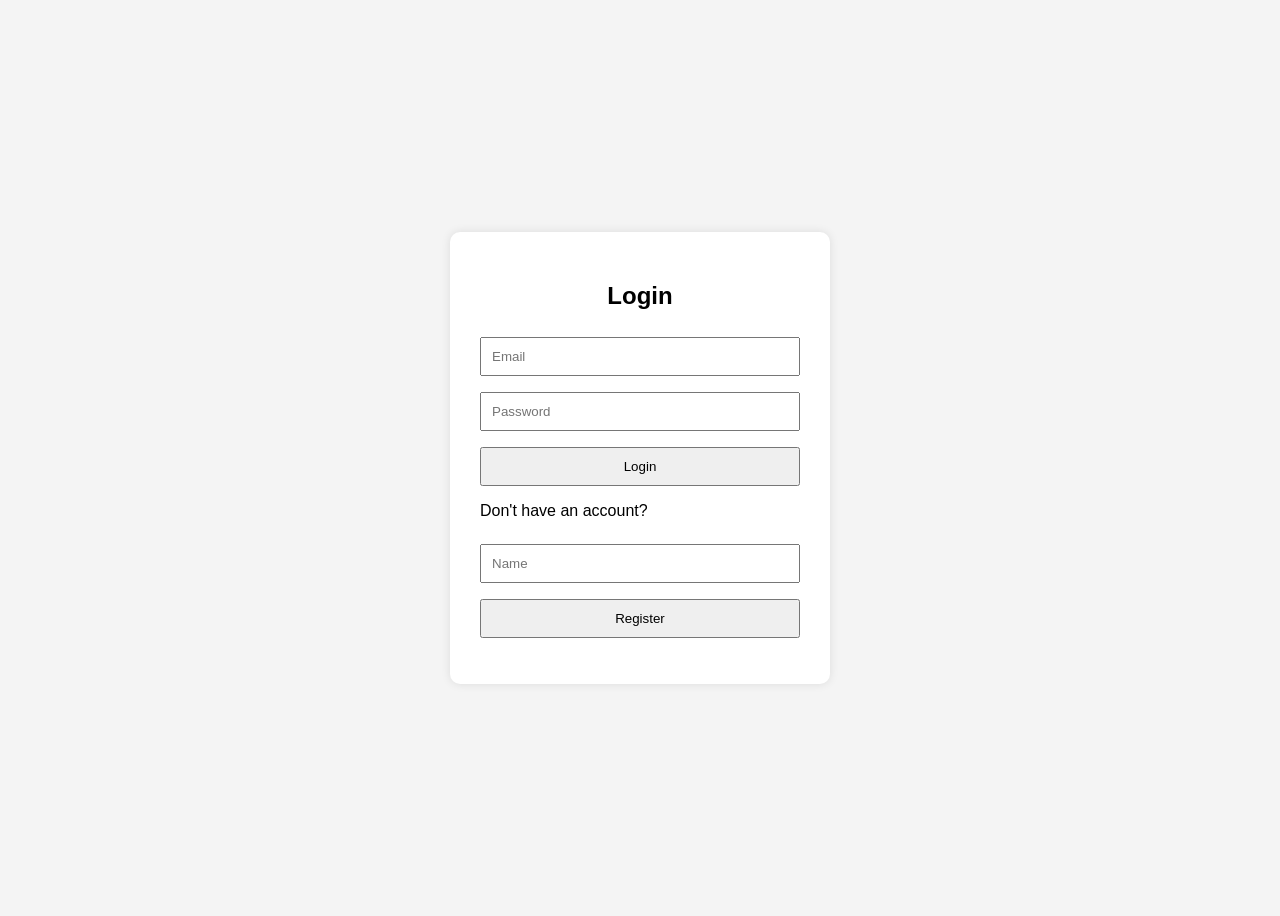
==== frontend/index.html @ 19fb98e6 "initial commit" ====
<!doctype html>
<html lang="en">
  <head>
    <meta charset="UTF-8" />
    <meta name="viewport" content="width=device-width, initial-scale=1.0" />
    <title>Login System</title>
    <link rel="stylesheet" href="style.css" />
  </head>
  <body>
    <div class="container">
      <h2>Login</h2>

      <input type="email" id="email" placeholder="Email" />
      <input type="password" id="password" placeholder="Password" />

      <button onclick="login()">Login</button>

      <p>Don't have an account?</p>

      <input type="text" id="name" placeholder="Name" />
      <button onclick="register()">Register</button>

      <p id="message"></p>
    </div>

    <script src="app.js"></script>
  </body>
</html>
---- frontend/style.css ----
body {
  font-family: Arial, sans-serif;
  background: #f4f4f4;
  display: flex;
  justify-content: center;
  align-items: center;
  height: 100vh;
}

.container {
  background: white;
  padding: 30px;
  width: 320px;
  border-radius: 10px;
  box-shadow: 0 0 10px rgba(0, 0, 0, 0.1);
}

h2 {
  text-align: center;
}

input {
  width: 100%;
  padding: 10px;
  margin: 8px 0;
  box-sizing: border-box;
}

button {
  width: 100%;
  padding: 10px;
  margin-top: 8px;
  cursor: pointer;
}

#message {
  margin-top: 15px;
  text-align: center;
}
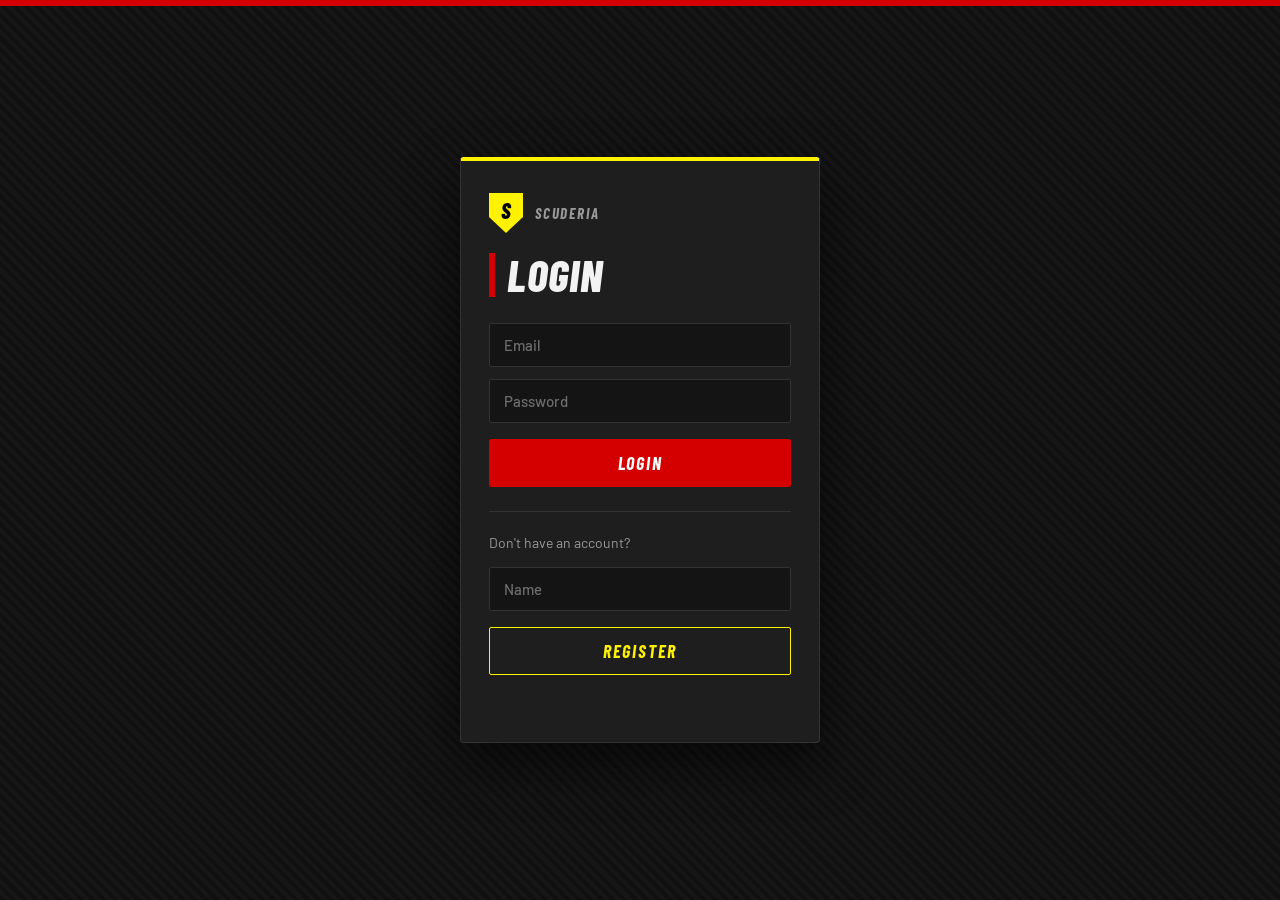
==== commit 8df0ef11: "update interfaces" ====
--- a/frontend/index.html
+++ b/frontend/index.html
@@ -3,26 +3,32 @@
   <head>
     <meta charset="UTF-8" />
     <meta name="viewport" content="width=device-width, initial-scale=1.0" />
-    <title>Login System</title>
+    <title>Scuderia Login</title>
     <link rel="stylesheet" href="style.css" />
   </head>
   <body>
     <div class="container">
+      <div class="brand">
+        <div class="badge">S</div>
+        <span>SCUDERIA</span>
+      </div>
+ 
       <h2>Login</h2>
-
+ 
       <input type="email" id="email" placeholder="Email" />
       <input type="password" id="password" placeholder="Password" />
-
+ 
       <button onclick="login()">Login</button>
-
-      <p>Don't have an account?</p>
-
+ 
+      <p class="divider">Don't have an account?</p>
+ 
       <input type="text" id="name" placeholder="Name" />
-      <button onclick="register()">Register</button>
-
+      <button class="secondary" onclick="register()">Register</button>
+ 
       <p id="message"></p>
     </div>
-
+ 
     <script src="app.js"></script>
   </body>
 </html>
+ 
--- a/frontend/style.css
+++ b/frontend/style.css
@@ -1,39 +1,209 @@
+@import url("https://fonts.googleapis.com/css2?family=Barlow+Condensed:ital,wght@1,700;1,800&family=Barlow:wght@400;500;600&display=swap");
+ 
+:root {
+  --rosso: #d40000;
+  --rosso-dark: #a30000;
+  --giallo: #fff200;
+  --carbon: #141414;
+  --carbon-2: #1e1e1e;
+  --line: #333;
+  --text: #f2f2f2;
+  --muted: #9a9a9a;
+}
+ 
+* {
+  box-sizing: border-box;
+}
+ 
 body {
-  font-family: Arial, sans-serif;
-  background: #f4f4f4;
+  margin: 0;
+  min-height: 100vh;
   display: flex;
   justify-content: center;
   align-items: center;
-  height: 100vh;
-}
-
+  padding: 24px;
+  font-family: "Barlow", Arial, sans-serif;
+  color: var(--text);
+  background:
+    linear-gradient(180deg, var(--rosso) 0 6px, transparent 6px),
+    repeating-linear-gradient(45deg, #101010 0 4px, #161616 4px 8px);
+}
+ 
 .container {
-  background: white;
-  padding: 30px;
-  width: 320px;
-  border-radius: 10px;
-  box-shadow: 0 0 10px rgba(0, 0, 0, 0.1);
-}
-
+  position: relative;
+  width: 100%;
+  max-width: 360px;
+  padding: 32px 28px 28px;
+  background: var(--carbon-2);
+  border: 1px solid var(--line);
+  border-top: 4px solid var(--giallo);
+  border-radius: 4px;
+  box-shadow: 0 20px 50px rgba(0, 0, 0, 0.6);
+}
+ 
+.brand {
+  display: flex;
+  align-items: center;
+  gap: 12px;
+  margin-bottom: 20px;
+}
+ 
+.badge {
+  width: 34px;
+  height: 40px;
+  display: grid;
+  place-items: center;
+  background: var(--giallo);
+  color: #000;
+  font: italic 800 22px "Barlow Condensed", Arial, sans-serif;
+  clip-path: polygon(0 0, 100% 0, 100% 60%, 50% 100%, 0 60%);
+  padding-bottom: 6px;
+}
+ 
+.brand span {
+  font: italic 700 15px "Barlow Condensed", Arial, sans-serif;
+  letter-spacing: 0.12em;
+  color: var(--muted);
+}
+ 
+h1,
 h2 {
-  text-align: center;
-}
-
+  margin: 0 0 20px;
+  font-family: "Barlow Condensed", Arial, sans-serif;
+  font-style: italic;
+  font-weight: 800;
+  font-size: 44px;
+  line-height: 1;
+  letter-spacing: 0.02em;
+  text-transform: uppercase;
+}
+ 
+h2 {
+  border-left: 6px solid var(--rosso);
+  padding-left: 12px;
+}
+ 
+p {
+  color: var(--muted);
+  line-height: 1.5;
+}
+ 
 input {
   width: 100%;
-  padding: 10px;
-  margin: 8px 0;
-  box-sizing: border-box;
-}
-
+  padding: 12px 14px;
+  margin: 6px 0;
+  font: 500 15px "Barlow", Arial, sans-serif;
+  color: var(--text);
+  background: var(--carbon);
+  border: 1px solid var(--line);
+  border-radius: 2px;
+}
+ 
+input::placeholder {
+  color: #6d6d6d;
+}
+ 
+input:focus-visible {
+  outline: none;
+  border-color: var(--giallo);
+  box-shadow: 0 0 0 2px rgba(255, 242, 0, 0.25);
+}
+ 
 button {
   width: 100%;
-  padding: 10px;
-  margin-top: 8px;
+  padding: 12px;
+  margin-top: 10px;
+  font: italic 700 18px "Barlow Condensed", Arial, sans-serif;
+  letter-spacing: 0.1em;
+  text-transform: uppercase;
+  color: #fff;
+  background: var(--rosso);
+  border: 1px solid var(--rosso);
+  border-radius: 2px;
   cursor: pointer;
-}
-
+  transition: background 0.15s, color 0.15s;
+}
+ 
+button:hover {
+  background: var(--rosso-dark);
+}
+ 
+button:focus-visible {
+  outline: 2px solid var(--giallo);
+  outline-offset: 2px;
+}
+ 
+button.secondary {
+  color: var(--giallo);
+  background: transparent;
+  border-color: var(--giallo);
+}
+ 
+button.secondary:hover {
+  color: #000;
+  background: var(--giallo);
+}
+ 
+.divider {
+  margin: 24px 0 8px;
+  padding-top: 20px;
+  border-top: 1px solid var(--line);
+  font-size: 14px;
+}
+ 
 #message {
-  margin-top: 15px;
+  margin: 15px 0 0;
   text-align: center;
-}
+  min-height: 1.5em;
+}
+ 
+/* Dashboard */
+.gauge {
+  position: relative;
+  width: 170px;
+  height: 170px;
+  margin: 8px auto 24px;
+  border-radius: 50%;
+  background: conic-gradient(
+    from 225deg,
+    var(--giallo) 0deg,
+    var(--rosso) 190deg,
+    #333 190deg 270deg,
+    transparent 270deg
+  );
+}
+ 
+.gauge::before {
+  content: "";
+  position: absolute;
+  inset: 14px;
+  border-radius: 50%;
+  background: var(--carbon-2);
+}
+ 
+.gauge div {
+  position: absolute;
+  inset: 0;
+  display: grid;
+  place-content: center;
+  text-align: center;
+  font: italic 800 26px/1.1 "Barlow Condensed", Arial, sans-serif;
+  text-transform: uppercase;
+}
+ 
+.gauge small {
+  display: block;
+  margin-top: 4px;
+  font: 500 12px "Barlow", Arial, sans-serif;
+  color: var(--muted);
+  text-transform: none;
+}
+ 
+.dashboard {
+  text-align: center;
+  max-width: 420px;
+}
+ 
+.dashboard h1 {
+  font-size: 36px;
+}
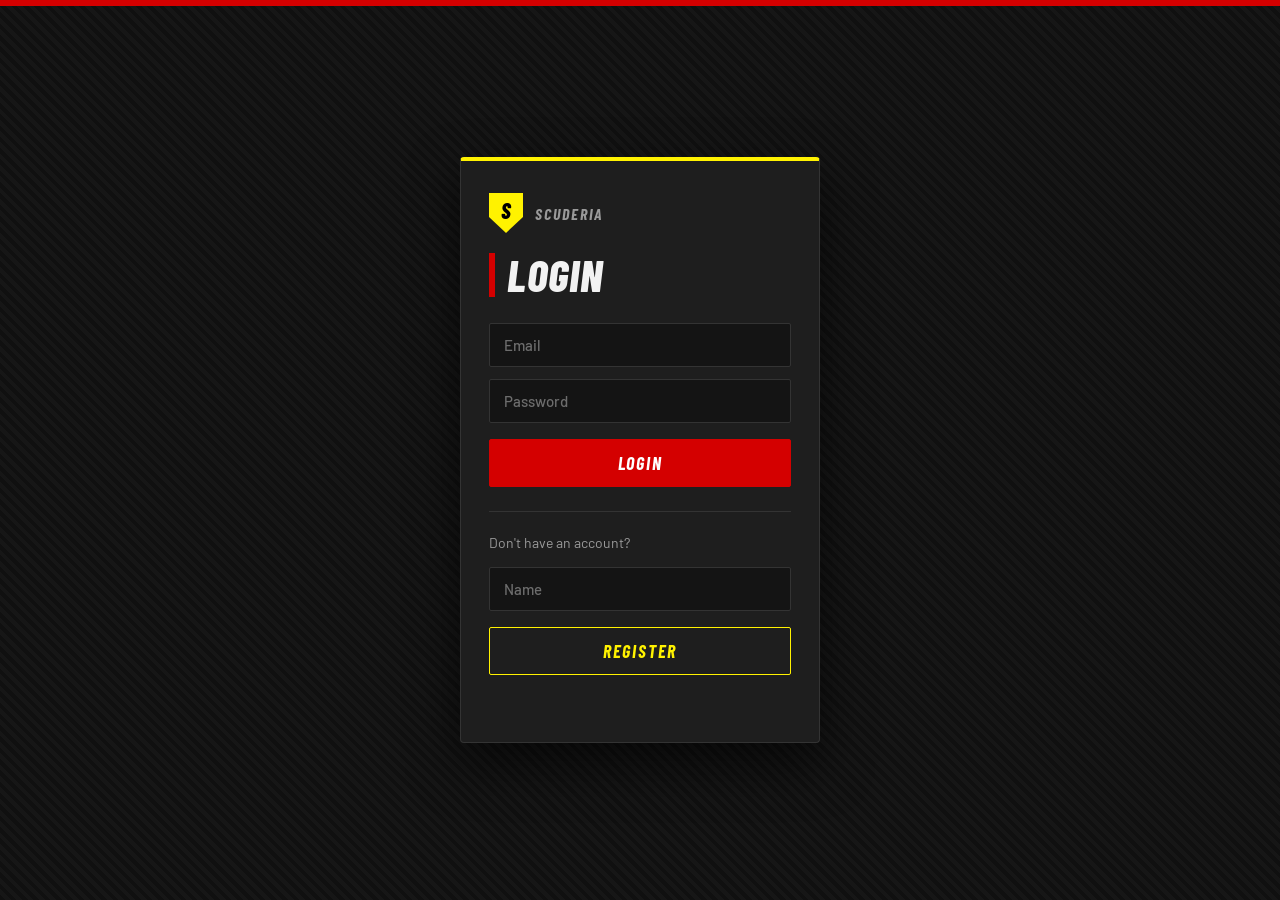
==== commit a69b6506: "description of changes" ====
--- a/frontend/index.html
+++ b/frontend/index.html
@@ -6,7 +6,7 @@
     <title>Scuderia Login</title>
     <link rel="stylesheet" href="style.css" />
   </head>
-  <body>
+  <body class="login">
     <div class="container">
       <div class="brand">
         <div class="badge">S</div>
--- a/frontend/style.css
+++ b/frontend/style.css
@@ -1,5 +1,5 @@
 @import url("https://fonts.googleapis.com/css2?family=Barlow+Condensed:ital,wght@1,700;1,800&family=Barlow:wght@400;500;600&display=swap");
- 
+
 :root {
   --rosso: #d40000;
   --rosso-dark: #a30000;
@@ -10,25 +10,221 @@
   --text: #f2f2f2;
   --muted: #9a9a9a;
 }
- 
-* {
-  box-sizing: border-box;
-}
- 
+
+* { box-sizing: border-box; }
+
+html { scroll-behavior: smooth; scroll-padding-top: 70px; }
+
 body {
   margin: 0;
   min-height: 100vh;
-  display: flex;
-  justify-content: center;
-  align-items: center;
-  padding: 24px;
   font-family: "Barlow", Arial, sans-serif;
   color: var(--text);
   background:
     linear-gradient(180deg, var(--rosso) 0 6px, transparent 6px),
     repeating-linear-gradient(45deg, #101010 0 4px, #161616 4px 8px);
 }
- 
+
+h1, h2, h3 {
+  margin: 0;
+  font-family: "Barlow Condensed", Arial, sans-serif;
+  font-style: italic;
+  font-weight: 800;
+  text-transform: uppercase;
+  letter-spacing: 0.02em;
+  line-height: 1;
+}
+
+p { color: var(--muted); line-height: 1.5; margin: 0; }
+
+/* Nav */
+nav {
+  position: sticky;
+  top: 6px;
+  z-index: 9;
+  display: flex;
+  justify-content: space-between;
+  align-items: center;
+  padding: 12px 5vw;
+  background: rgba(20, 20, 20, 0.92);
+  border-bottom: 1px solid var(--line);
+  border-top: 4px solid var(--giallo);
+  backdrop-filter: blur(8px);
+}
+
+.brand { display: flex; align-items: center; gap: 12px; }
+
+.badge {
+  width: 34px;
+  height: 40px;
+  display: grid;
+  place-items: center;
+  background: var(--giallo);
+  color: #000;
+  font: italic 800 22px "Barlow Condensed", Arial, sans-serif;
+  clip-path: polygon(0 0, 100% 0, 100% 60%, 50% 100%, 0 60%);
+  padding-bottom: 6px;
+}
+
+.brand span {
+  font: italic 700 16px "Barlow Condensed", Arial, sans-serif;
+  letter-spacing: 0.12em;
+  color: var(--text);
+}
+
+nav ul { display: flex; gap: 28px; list-style: none; margin: 0; padding: 0; }
+
+nav a {
+  color: var(--muted);
+  text-decoration: none;
+  font: italic 700 16px "Barlow Condensed", Arial, sans-serif;
+  letter-spacing: 0.12em;
+  text-transform: uppercase;
+  transition: color 0.15s;
+}
+
+nav a:hover { color: var(--giallo); }
+
+/* Buttons */
+button, .cta {
+  display: inline-block;
+  padding: 10px 24px;
+  font: italic 700 18px "Barlow Condensed", Arial, sans-serif;
+  letter-spacing: 0.1em;
+  text-transform: uppercase;
+  text-decoration: none;
+  color: var(--giallo);
+  background: transparent;
+  border: 1px solid var(--giallo);
+  border-radius: 2px;
+  cursor: pointer;
+  transition: background 0.15s, color 0.15s;
+}
+
+button:hover { color: #000; background: var(--giallo); }
+
+.cta { color: #fff; background: var(--rosso); border-color: var(--rosso); padding: 14px 34px; }
+.cta:hover { background: var(--rosso-dark); border-color: var(--rosso-dark); color: #fff; }
+
+button:focus-visible, .cta:focus-visible { outline: 2px solid var(--giallo); outline-offset: 2px; }
+
+/* Hero */
+.hero {
+  min-height: 86vh;
+  display: grid;
+  place-items: center;
+  text-align: center;
+  padding: 80px 6vw;
+  background: radial-gradient(ellipse at 50% 0%, rgba(212, 0, 0, 0.5), transparent 65%);
+}
+
+.hero small {
+  font: 600 14px "Barlow", Arial, sans-serif;
+  letter-spacing: 0.4em;
+  text-transform: uppercase;
+  color: var(--giallo);
+}
+
+.hero h1 { font-size: clamp(3.5rem, 13vw, 9rem); margin: 16px 0; }
+.hero h1 em { color: var(--rosso); }
+.hero p { max-width: 520px; margin: 0 auto 32px; }
+.rule { width: 70px; height: 4px; background: var(--giallo); margin: 14px auto 24px; }
+
+/* Sections */
+section { max-width: 1200px; margin: auto; padding: 90px 6vw; }
+
+.head { margin-bottom: 44px; }
+.head small {
+  display: block;
+  margin-bottom: 8px;
+  font: 600 13px "Barlow", Arial, sans-serif;
+  letter-spacing: 0.35em;
+  text-transform: uppercase;
+  color: var(--giallo);
+}
+.head h2 {
+  font-size: clamp(2.2rem, 6vw, 3.6rem);
+  border-left: 6px solid var(--rosso);
+  padding-left: 14px;
+}
+
+.grid { display: grid; gap: 24px; grid-template-columns: repeat(auto-fit, minmax(240px, 1fr)); }
+.drivers { display: grid; gap: 28px; grid-template-columns: repeat(auto-fit, minmax(280px, 1fr)); max-width: 820px; }
+
+/* Cards */
+.card {
+  background: var(--carbon-2);
+  border: 1px solid var(--line);
+  border-top: 4px solid var(--giallo);
+  border-radius: 4px;
+  box-shadow: 0 20px 50px rgba(0, 0, 0, 0.6);
+  overflow: hidden;
+  transition: transform 0.25s, border-color 0.25s;
+}
+.card:hover { transform: translateY(-6px); border-top-color: var(--rosso); }
+
+.card .img {
+  position: relative;
+  aspect-ratio: 4 / 3.2;
+  display: grid;
+  place-items: center;
+  background: radial-gradient(circle at 50% 30%, rgba(212, 0, 0, 0.6), #0d0000 75%);
+}
+.card .img svg { width: 100%; height: 100%; }
+
+.num {
+  position: absolute;
+  right: 16px;
+  top: 4px;
+  font: italic 800 5rem "Barlow Condensed", Arial, sans-serif;
+  color: rgba(255, 255, 255, 0.16);
+}
+
+.info { padding: 22px; }
+.info h3 { font-size: 2rem; margin: 4px 0 8px; }
+.info span {
+  font: 600 12px "Barlow", Arial, sans-serif;
+  letter-spacing: 0.25em;
+  text-transform: uppercase;
+  color: var(--giallo);
+}
+.info p { font-size: 0.9rem; }
+
+/* Student members */
+.stu { text-align: center; padding: 32px 20px; }
+.av {
+  width: 84px;
+  height: 84px;
+  margin: 0 auto 16px;
+  display: grid;
+  place-items: center;
+  border-radius: 50%;
+  border: 2px solid var(--giallo);
+  background: var(--rosso);
+  color: #fff;
+  font: italic 800 30px "Barlow Condensed", Arial, sans-serif;
+}
+.stu h3 { font-size: 1.6rem; margin-bottom: 6px; }
+.stu p { font-size: 0.75rem; letter-spacing: 0.15em; text-transform: uppercase; }
+
+footer {
+  text-align: center;
+  padding: 36px 5vw;
+  border-top: 1px solid var(--line);
+  color: var(--muted);
+  font: 500 12px "Barlow", Arial, sans-serif;
+  letter-spacing: 0.2em;
+}
+
+@media (max-width: 720px) { nav ul { display: none; } }
+
+/* Photos (optional): drop files in /images, illustration shows if missing */
+.card .img img { position: absolute; inset: 0; width: 100%; height: 100%; object-fit: cover; z-index: 1; }
+.num { z-index: 2; }
+
+/* Login page */
+body.login { display: flex; justify-content: center; align-items: center; padding: 24px; }
+
 .container {
   position: relative;
   width: 100%;
@@ -40,54 +236,15 @@
   border-radius: 4px;
   box-shadow: 0 20px 50px rgba(0, 0, 0, 0.6);
 }
- 
-.brand {
-  display: flex;
-  align-items: center;
-  gap: 12px;
-  margin-bottom: 20px;
-}
- 
-.badge {
-  width: 34px;
-  height: 40px;
-  display: grid;
-  place-items: center;
-  background: var(--giallo);
-  color: #000;
-  font: italic 800 22px "Barlow Condensed", Arial, sans-serif;
-  clip-path: polygon(0 0, 100% 0, 100% 60%, 50% 100%, 0 60%);
-  padding-bottom: 6px;
-}
- 
-.brand span {
-  font: italic 700 15px "Barlow Condensed", Arial, sans-serif;
-  letter-spacing: 0.12em;
-  color: var(--muted);
-}
- 
-h1,
-h2 {
+.container .brand { margin-bottom: 20px; }
+.container .brand span { color: var(--muted); }
+.container h2 {
   margin: 0 0 20px;
-  font-family: "Barlow Condensed", Arial, sans-serif;
-  font-style: italic;
-  font-weight: 800;
   font-size: 44px;
-  line-height: 1;
-  letter-spacing: 0.02em;
-  text-transform: uppercase;
-}
- 
-h2 {
   border-left: 6px solid var(--rosso);
   padding-left: 12px;
 }
- 
-p {
-  color: var(--muted);
-  line-height: 1.5;
-}
- 
+
 input {
   width: 100%;
   padding: 12px 14px;
@@ -98,112 +255,13 @@
   border: 1px solid var(--line);
   border-radius: 2px;
 }
- 
-input::placeholder {
-  color: #6d6d6d;
-}
- 
-input:focus-visible {
-  outline: none;
-  border-color: var(--giallo);
-  box-shadow: 0 0 0 2px rgba(255, 242, 0, 0.25);
-}
- 
-button {
-  width: 100%;
-  padding: 12px;
-  margin-top: 10px;
-  font: italic 700 18px "Barlow Condensed", Arial, sans-serif;
-  letter-spacing: 0.1em;
-  text-transform: uppercase;
-  color: #fff;
-  background: var(--rosso);
-  border: 1px solid var(--rosso);
-  border-radius: 2px;
-  cursor: pointer;
-  transition: background 0.15s, color 0.15s;
-}
- 
-button:hover {
-  background: var(--rosso-dark);
-}
- 
-button:focus-visible {
-  outline: 2px solid var(--giallo);
-  outline-offset: 2px;
-}
- 
-button.secondary {
-  color: var(--giallo);
-  background: transparent;
-  border-color: var(--giallo);
-}
- 
-button.secondary:hover {
-  color: #000;
-  background: var(--giallo);
-}
- 
-.divider {
-  margin: 24px 0 8px;
-  padding-top: 20px;
-  border-top: 1px solid var(--line);
-  font-size: 14px;
-}
- 
-#message {
-  margin: 15px 0 0;
-  text-align: center;
-  min-height: 1.5em;
-}
- 
-/* Dashboard */
-.gauge {
-  position: relative;
-  width: 170px;
-  height: 170px;
-  margin: 8px auto 24px;
-  border-radius: 50%;
-  background: conic-gradient(
-    from 225deg,
-    var(--giallo) 0deg,
-    var(--rosso) 190deg,
-    #333 190deg 270deg,
-    transparent 270deg
-  );
-}
- 
-.gauge::before {
-  content: "";
-  position: absolute;
-  inset: 14px;
-  border-radius: 50%;
-  background: var(--carbon-2);
-}
- 
-.gauge div {
-  position: absolute;
-  inset: 0;
-  display: grid;
-  place-content: center;
-  text-align: center;
-  font: italic 800 26px/1.1 "Barlow Condensed", Arial, sans-serif;
-  text-transform: uppercase;
-}
- 
-.gauge small {
-  display: block;
-  margin-top: 4px;
-  font: 500 12px "Barlow", Arial, sans-serif;
-  color: var(--muted);
-  text-transform: none;
-}
- 
-.dashboard {
-  text-align: center;
-  max-width: 420px;
-}
- 
-.dashboard h1 {
-  font-size: 36px;
-}+input::placeholder { color: #6d6d6d; }
+input:focus-visible { outline: none; border-color: var(--giallo); box-shadow: 0 0 0 2px rgba(255, 242, 0, 0.25); }
+
+.container button { width: 100%; margin-top: 10px; padding: 12px; color: #fff; background: var(--rosso); border-color: var(--rosso); }
+.container button:hover { background: var(--rosso-dark); border-color: var(--rosso-dark); color: #fff; }
+.container button.secondary { color: var(--giallo); background: transparent; border-color: var(--giallo); }
+.container button.secondary:hover { color: #000; background: var(--giallo); }
+
+.divider { margin: 24px 0 8px; padding-top: 20px; border-top: 1px solid var(--line); font-size: 14px; }
+#message { margin: 15px 0 0; text-align: center; min-height: 1.5em; }
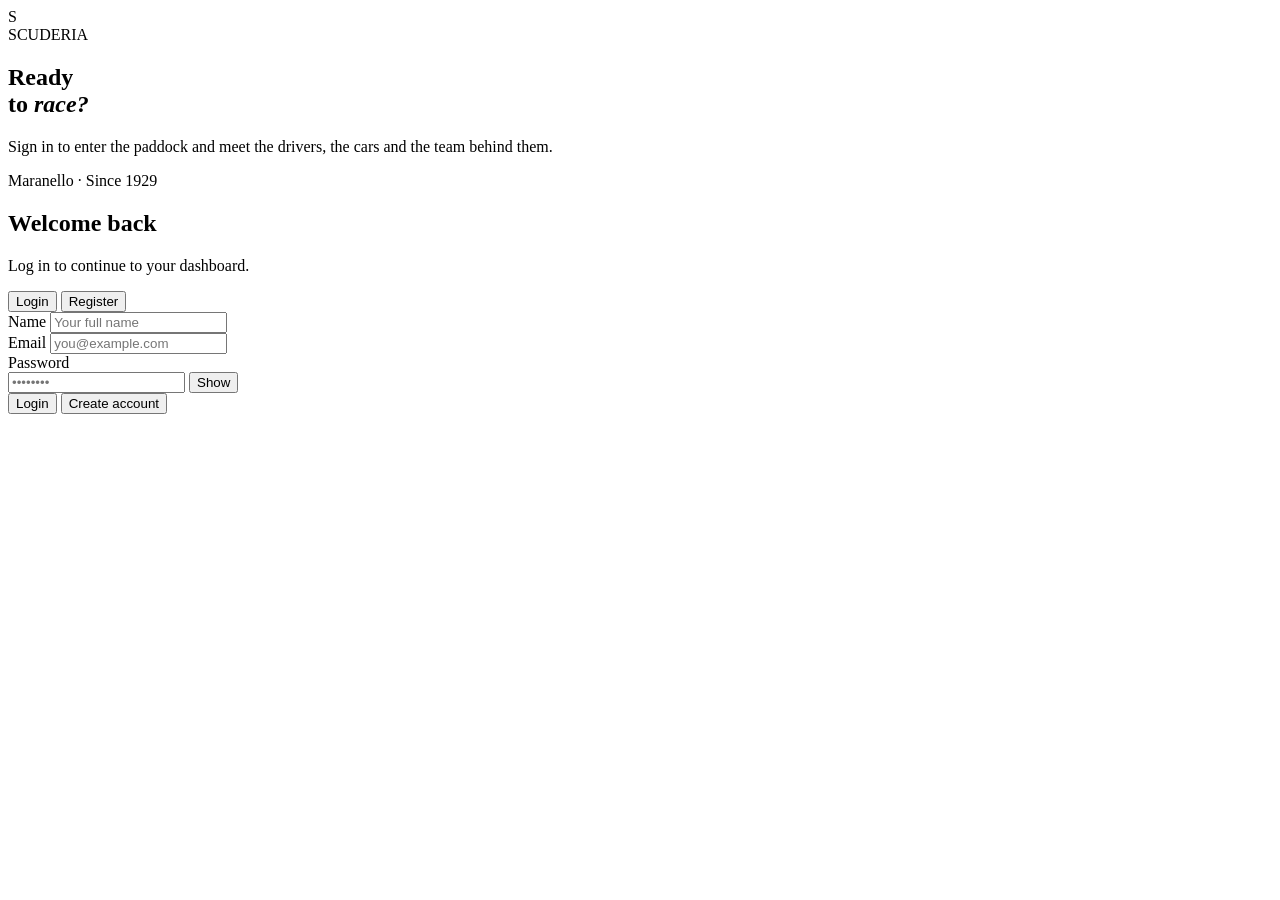
==== commit d8c3b430: "change" ====
--- a/frontend/index.html
+++ b/frontend/index.html
@@ -4,31 +4,83 @@
     <meta charset="UTF-8" />
     <meta name="viewport" content="width=device-width, initial-scale=1.0" />
     <title>Scuderia Login</title>
-    <link rel="stylesheet" href="style.css" />
+    <link rel="stylesheet" href="login.css" />
   </head>
-  <body class="login">
-    <div class="container">
-      <div class="brand">
-        <div class="badge">S</div>
-        <span>SCUDERIA</span>
-      </div>
- 
-      <h2>Login</h2>
- 
-      <input type="email" id="email" placeholder="Email" />
-      <input type="password" id="password" placeholder="Password" />
- 
-      <button onclick="login()">Login</button>
- 
-      <p class="divider">Don't have an account?</p>
- 
-      <input type="text" id="name" placeholder="Name" />
-      <button class="secondary" onclick="register()">Register</button>
- 
-      <p id="message"></p>
+  <body>
+    <div class="shell">
+      <aside class="showcase">
+        <div class="brand">
+          <div class="badge">S</div>
+          <span>SCUDERIA</span>
+        </div>
+        <div>
+          <h1>Ready<br />to <em>race?</em></h1>
+          <p>Sign in to enter the paddock and meet the drivers, the cars and the team behind them.</p>
+        </div>
+        <div class="foot">Maranello · Since 1929</div>
+      </aside>
+
+      <main class="panel">
+        <h2 id="title">Welcome back</h2>
+        <p class="sub" id="sub">Log in to continue to your dashboard.</p>
+
+        <div class="tabs">
+          <button type="button" id="tab-login" class="active" onclick="setMode('login')">Login</button>
+          <button type="button" id="tab-register" onclick="setMode('register')">Register</button>
+        </div>
+
+        <div class="field hidden" id="name-field">
+          <label for="name">Name</label>
+          <input type="text" id="name" placeholder="Your full name" autocomplete="name" />
+        </div>
+
+        <div class="field">
+          <label for="email">Email</label>
+          <input type="email" id="email" placeholder="you@example.com" autocomplete="email" />
+        </div>
+
+        <div class="field">
+          <label for="password">Password</label>
+          <div class="wrap">
+            <input type="password" id="password" placeholder="••••••••" autocomplete="current-password" />
+            <button type="button" id="toggle-pw" onclick="togglePw()">Show</button>
+          </div>
+        </div>
+
+        <button class="submit" id="btn-login" onclick="login()">Login</button>
+        <button class="submit hidden" id="btn-register" onclick="register()">Create account</button>
+
+        <p id="message"></p>
+      </main>
     </div>
- 
+
     <script src="app.js"></script>
+    <script>
+      function setMode(mode) {
+        var reg = mode === "register";
+        document.getElementById("tab-login").classList.toggle("active", !reg);
+        document.getElementById("tab-register").classList.toggle("active", reg);
+        document.getElementById("name-field").classList.toggle("hidden", !reg);
+        document.getElementById("btn-login").classList.toggle("hidden", reg);
+        document.getElementById("btn-register").classList.toggle("hidden", !reg);
+        document.getElementById("title").textContent = reg ? "Join the team" : "Welcome back";
+        document.getElementById("sub").textContent = reg
+          ? "Create an account to get started."
+          : "Log in to continue to your dashboard.";
+        document.getElementById("message").textContent = "";
+      }
+      function togglePw() {
+        var p = document.getElementById("password"), b = document.getElementById("toggle-pw");
+        var show = p.type === "password";
+        p.type = show ? "text" : "password";
+        b.textContent = show ? "Hide" : "Show";
+      }
+      document.addEventListener("keydown", function (e) {
+        if (e.key === "Enter") {
+          var reg = !document.getElementById("btn-register").classList.contains("hidden");
+          document.getElementById(reg ? "btn-register" : "btn-login").click();
+        }
+      });
+    </script>
   </body>
 </html>
- 
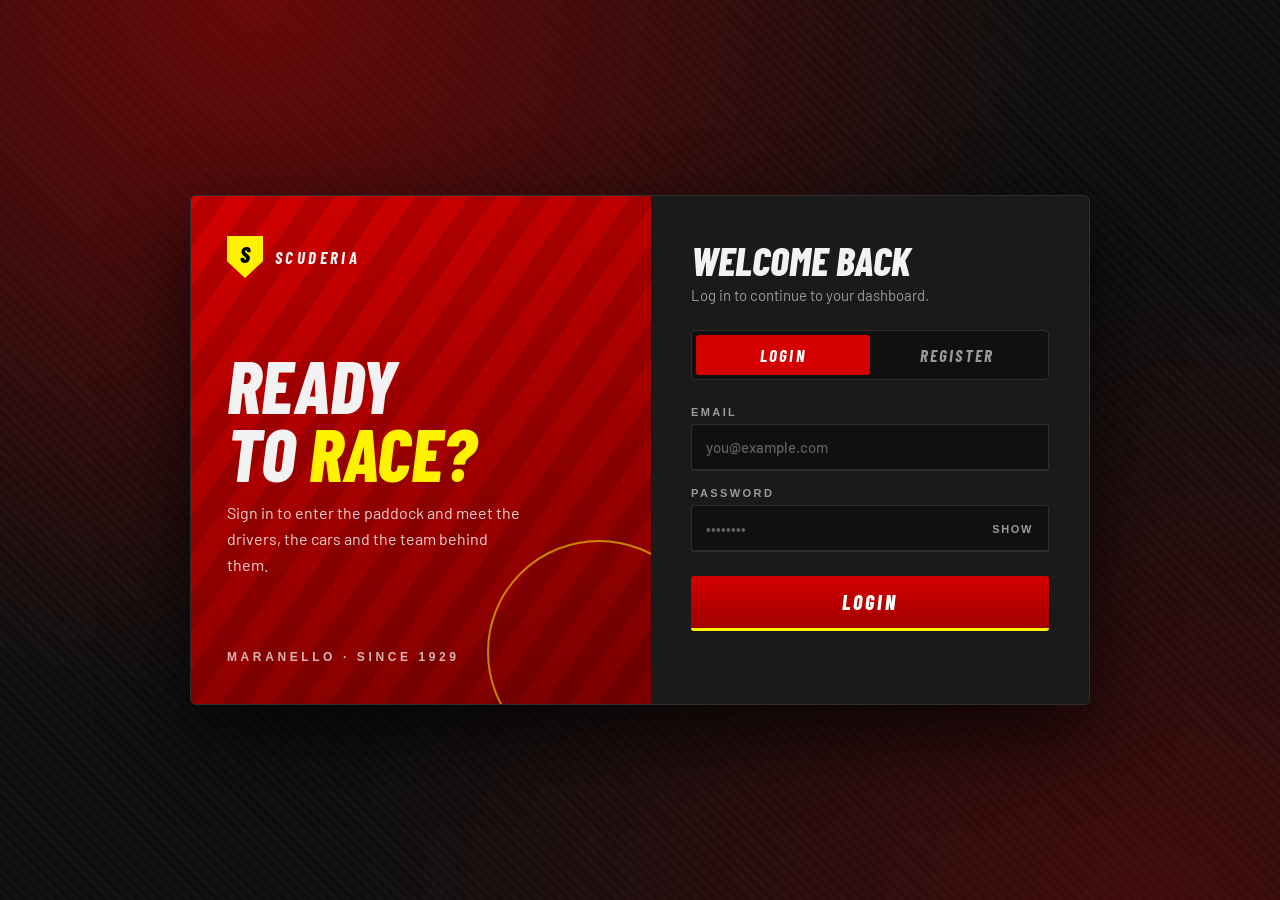
==== commit f18cb7b2: "changes" ====
--- a/frontend/index.html
+++ b/frontend/index.html
@@ -4,7 +4,7 @@
     <meta charset="UTF-8" />
     <meta name="viewport" content="width=device-width, initial-scale=1.0" />
     <title>Scuderia Login</title>
-    <link rel="stylesheet" href="login.css" />
+    <link rel="stylesheet" href="style.css" />
   </head>
   <body>
     <div class="shell">
--- a/frontend/style.css
+++ b/frontend/style.css
@@ -0,0 +1,214 @@
+@import url("https://fonts.googleapis.com/css2?family=Barlow+Condensed:ital,wght@1,700;1,800&family=Barlow:wght@400;500;600&display=swap");
+
+:root {
+  --rosso: #d40000;
+  --rosso-dark: #a30000;
+  --giallo: #fff200;
+  --carbon: #101010;
+  --carbon-2: #1a1a1a;
+  --line: #2e2e2e;
+  --text: #f2f2f2;
+  --muted: #9a9a9a;
+}
+
+* { box-sizing: border-box; }
+
+body {
+  margin: 0;
+  min-height: 100vh;
+  display: grid;
+  place-items: center;
+  padding: 24px;
+  font-family: "Barlow", Arial, sans-serif;
+  color: var(--text);
+  background:
+    radial-gradient(ellipse at 20% 0%, rgba(212, 0, 0, 0.45), transparent 55%),
+    radial-gradient(ellipse at 90% 100%, rgba(212, 0, 0, 0.25), transparent 50%),
+    repeating-linear-gradient(45deg, #0e0e0e 0 4px, #131313 4px 8px);
+}
+
+.shell {
+  width: 100%;
+  max-width: 900px;
+  display: grid;
+  grid-template-columns: 1.05fr 1fr;
+  background: var(--carbon-2);
+  border: 1px solid var(--line);
+  border-radius: 6px;
+  overflow: hidden;
+  box-shadow: 0 30px 80px rgba(0, 0, 0, 0.7);
+}
+
+/* Left showcase panel */
+.showcase {
+  position: relative;
+  display: flex;
+  flex-direction: column;
+  justify-content: space-between;
+  padding: 40px 36px;
+  background:
+    linear-gradient(160deg, rgba(212, 0, 0, 0.95), rgba(120, 0, 0, 0.98)),
+    var(--rosso);
+  overflow: hidden;
+}
+.showcase::before {
+  content: "";
+  position: absolute;
+  inset: 0;
+  background: repeating-linear-gradient(-55deg, transparent 0 22px, rgba(0, 0, 0, 0.12) 22px 44px);
+}
+.showcase::after {
+  content: "";
+  position: absolute;
+  right: -60px;
+  bottom: -60px;
+  width: 220px;
+  height: 220px;
+  border: 2px solid rgba(255, 242, 0, 0.55);
+  border-radius: 50%;
+}
+.showcase > * { position: relative; z-index: 1; }
+
+.brand { display: flex; align-items: center; gap: 12px; }
+
+.badge {
+  width: 36px;
+  height: 42px;
+  display: grid;
+  place-items: center;
+  padding-bottom: 6px;
+  background: var(--giallo);
+  color: #000;
+  font: italic 800 23px "Barlow Condensed", Arial, sans-serif;
+  clip-path: polygon(0 0, 100% 0, 100% 60%, 50% 100%, 0 60%);
+}
+
+.brand span {
+  font: italic 700 17px "Barlow Condensed", Arial, sans-serif;
+  letter-spacing: 0.2em;
+}
+
+.showcase h1 {
+  margin: 0 0 14px;
+  font: italic 800 clamp(3rem, 6vw, 4.6rem)/0.92 "Barlow Condensed", Arial, sans-serif;
+  text-transform: uppercase;
+}
+.showcase h1 em { color: var(--giallo); }
+.showcase p { margin: 0; max-width: 300px; color: rgba(255, 255, 255, 0.82); line-height: 1.6; }
+.showcase .foot {
+  font: 600 12px "Barlow", Arial, sans-serif;
+  letter-spacing: 0.3em;
+  text-transform: uppercase;
+  color: rgba(255, 255, 255, 0.7);
+}
+
+/* Right form panel */
+.panel { padding: 44px 40px 36px; display: flex; flex-direction: column; justify-content: center; }
+
+.panel h2 {
+  margin: 0 0 6px;
+  font: italic 800 40px/1 "Barlow Condensed", Arial, sans-serif;
+  text-transform: uppercase;
+}
+.panel .sub { margin: 0 0 26px; color: var(--muted); font-size: 15px; }
+
+.tabs {
+  display: grid;
+  grid-template-columns: 1fr 1fr;
+  padding: 4px;
+  margin-bottom: 26px;
+  background: var(--carbon);
+  border: 1px solid var(--line);
+  border-radius: 4px;
+}
+.tabs button {
+  padding: 10px;
+  font: italic 700 17px "Barlow Condensed", Arial, sans-serif;
+  letter-spacing: 0.12em;
+  text-transform: uppercase;
+  color: var(--muted);
+  background: transparent;
+  border: 0;
+  border-radius: 3px;
+  cursor: pointer;
+  transition: background 0.2s, color 0.2s;
+}
+.tabs button.active { background: var(--rosso); color: #fff; }
+.tabs button:not(.active):hover { color: var(--giallo); }
+
+.field { margin-bottom: 16px; }
+.field.hidden { display: none; }
+.field label {
+  display: block;
+  margin-bottom: 6px;
+  font: 600 11px "Barlow", Arial, sans-serif;
+  letter-spacing: 0.22em;
+  text-transform: uppercase;
+  color: var(--muted);
+}
+.field .wrap { position: relative; }
+
+input {
+  width: 100%;
+  padding: 13px 14px;
+  font: 500 15px "Barlow", Arial, sans-serif;
+  color: var(--text);
+  background: var(--carbon);
+  border: 1px solid var(--line);
+  border-bottom: 2px solid var(--line);
+  border-radius: 3px;
+  transition: border-color 0.2s, box-shadow 0.2s;
+}
+input::placeholder { color: #5f5f5f; }
+input:focus { outline: none; border-color: var(--giallo); box-shadow: 0 0 0 3px rgba(255, 242, 0, 0.12); }
+
+#toggle-pw {
+  position: absolute;
+  right: 8px;
+  top: 50%;
+  transform: translateY(-50%);
+  padding: 4px 8px;
+  font: 600 11px "Barlow", Arial, sans-serif;
+  letter-spacing: 0.15em;
+  text-transform: uppercase;
+  color: var(--muted);
+  background: transparent;
+  border: 0;
+  cursor: pointer;
+}
+#toggle-pw:hover { color: var(--giallo); }
+
+.submit {
+  width: 100%;
+  margin-top: 8px;
+  padding: 14px;
+  font: italic 800 20px "Barlow Condensed", Arial, sans-serif;
+  letter-spacing: 0.14em;
+  text-transform: uppercase;
+  color: #fff;
+  background: linear-gradient(180deg, var(--rosso), var(--rosso-dark));
+  border: 0;
+  border-bottom: 3px solid var(--giallo);
+  border-radius: 3px;
+  cursor: pointer;
+  transition: transform 0.15s, filter 0.15s;
+}
+.submit:hover { filter: brightness(1.15); transform: translateY(-1px); }
+.submit.hidden { display: none; }
+.submit:focus-visible, .tabs button:focus-visible { outline: 2px solid var(--giallo); outline-offset: 2px; }
+
+#message {
+  min-height: 1.5em;
+  margin: 16px 0 0;
+  text-align: center;
+  font-size: 14px;
+  color: var(--giallo);
+}
+
+@media (max-width: 760px) {
+  .shell { grid-template-columns: 1fr; }
+  .showcase { padding: 28px 26px; gap: 22px; }
+  .showcase p, .showcase .foot { display: none; }
+  .showcase h1 { font-size: 3rem; margin: 0; }
+  .panel { padding: 30px 26px; }
+}
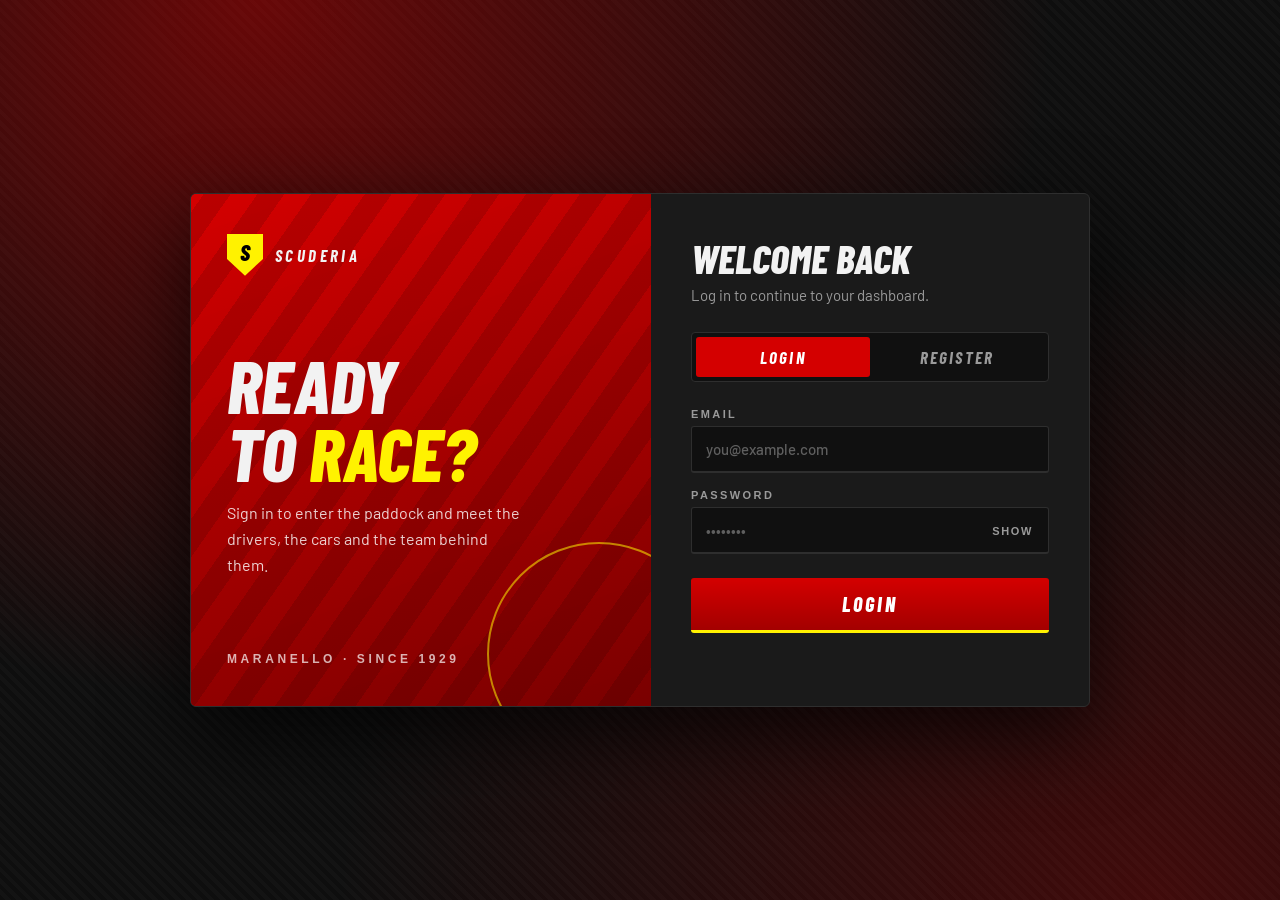
==== commit 2137a8c0: "changes in all" ====
--- a/frontend/index.html
+++ b/frontend/index.html
@@ -6,7 +6,7 @@
     <title>Scuderia Login</title>
     <link rel="stylesheet" href="style.css" />
   </head>
-  <body>
+  <body class="login">
     <div class="shell">
       <aside class="showcase">
         <div class="brand">
--- a/frontend/style.css
+++ b/frontend/style.css
@@ -4,30 +4,248 @@
   --rosso: #d40000;
   --rosso-dark: #a30000;
   --giallo: #fff200;
+  --carbon: #141414;
+  --carbon-2: #1e1e1e;
+  --line: #333;
+  --text: #f2f2f2;
+  --muted: #9a9a9a;
+}
+
+* { box-sizing: border-box; }
+
+html { scroll-behavior: smooth; scroll-padding-top: 70px; }
+
+body {
+  margin: 0;
+  min-height: 100vh;
+  font-family: "Barlow", Arial, sans-serif;
+  color: var(--text);
+  background:
+    linear-gradient(180deg, var(--rosso) 0 6px, transparent 6px),
+    repeating-linear-gradient(45deg, #101010 0 4px, #161616 4px 8px);
+}
+
+h1, h2, h3 {
+  margin: 0;
+  font-family: "Barlow Condensed", Arial, sans-serif;
+  font-style: italic;
+  font-weight: 800;
+  text-transform: uppercase;
+  letter-spacing: 0.02em;
+  line-height: 1;
+}
+
+p { color: var(--muted); line-height: 1.5; margin: 0; }
+
+/* Nav */
+nav {
+  position: sticky;
+  top: 6px;
+  z-index: 9;
+  display: flex;
+  justify-content: space-between;
+  align-items: center;
+  padding: 12px 5vw;
+  background: rgba(20, 20, 20, 0.92);
+  border-bottom: 1px solid var(--line);
+  border-top: 4px solid var(--giallo);
+  backdrop-filter: blur(8px);
+}
+
+.brand { display: flex; align-items: center; gap: 12px; }
+
+.badge {
+  width: 34px;
+  height: 40px;
+  display: grid;
+  place-items: center;
+  background: var(--giallo);
+  color: #000;
+  font: italic 800 22px "Barlow Condensed", Arial, sans-serif;
+  clip-path: polygon(0 0, 100% 0, 100% 60%, 50% 100%, 0 60%);
+  padding-bottom: 6px;
+}
+
+.brand span {
+  font: italic 700 16px "Barlow Condensed", Arial, sans-serif;
+  letter-spacing: 0.12em;
+  color: var(--text);
+}
+
+nav ul { display: flex; gap: 28px; list-style: none; margin: 0; padding: 0; }
+
+nav a {
+  color: var(--muted);
+  text-decoration: none;
+  font: italic 700 16px "Barlow Condensed", Arial, sans-serif;
+  letter-spacing: 0.12em;
+  text-transform: uppercase;
+  transition: color 0.15s;
+}
+
+nav a:hover { color: var(--giallo); }
+
+/* Buttons */
+button, .cta {
+  display: inline-block;
+  padding: 10px 24px;
+  font: italic 700 18px "Barlow Condensed", Arial, sans-serif;
+  letter-spacing: 0.1em;
+  text-transform: uppercase;
+  text-decoration: none;
+  color: var(--giallo);
+  background: transparent;
+  border: 1px solid var(--giallo);
+  border-radius: 2px;
+  cursor: pointer;
+  transition: background 0.15s, color 0.15s;
+}
+
+button:hover { color: #000; background: var(--giallo); }
+
+.cta { color: #fff; background: var(--rosso); border-color: var(--rosso); padding: 14px 34px; }
+.cta:hover { background: var(--rosso-dark); border-color: var(--rosso-dark); color: #fff; }
+
+button:focus-visible, .cta:focus-visible { outline: 2px solid var(--giallo); outline-offset: 2px; }
+
+/* Hero */
+.hero {
+  min-height: 86vh;
+  display: grid;
+  place-items: center;
+  text-align: center;
+  padding: 80px 6vw;
+  background: radial-gradient(ellipse at 50% 0%, rgba(212, 0, 0, 0.5), transparent 65%);
+}
+
+.hero small {
+  font: 600 14px "Barlow", Arial, sans-serif;
+  letter-spacing: 0.4em;
+  text-transform: uppercase;
+  color: var(--giallo);
+}
+
+.hero h1 { font-size: clamp(3.5rem, 13vw, 9rem); margin: 16px 0; }
+.hero h1 em { color: var(--rosso); }
+.hero p { max-width: 520px; margin: 0 auto 32px; }
+.rule { width: 70px; height: 4px; background: var(--giallo); margin: 14px auto 24px; }
+
+/* Sections */
+section { max-width: 1200px; margin: auto; padding: 90px 6vw; }
+
+.head { margin-bottom: 44px; }
+.head small {
+  display: block;
+  margin-bottom: 8px;
+  font: 600 13px "Barlow", Arial, sans-serif;
+  letter-spacing: 0.35em;
+  text-transform: uppercase;
+  color: var(--giallo);
+}
+.head h2 {
+  font-size: clamp(2.2rem, 6vw, 3.6rem);
+  border-left: 6px solid var(--rosso);
+  padding-left: 14px;
+}
+
+.grid { display: grid; gap: 24px; grid-template-columns: repeat(auto-fit, minmax(240px, 1fr)); }
+.drivers { display: grid; gap: 28px; grid-template-columns: repeat(auto-fit, minmax(280px, 1fr)); max-width: 820px; }
+
+/* Cards */
+.card {
+  background: var(--carbon-2);
+  border: 1px solid var(--line);
+  border-top: 4px solid var(--giallo);
+  border-radius: 4px;
+  box-shadow: 0 20px 50px rgba(0, 0, 0, 0.6);
+  overflow: hidden;
+  transition: transform 0.25s, border-color 0.25s;
+}
+.card:hover { transform: translateY(-6px); border-top-color: var(--rosso); }
+
+.card .img {
+  position: relative;
+  aspect-ratio: 4 / 3.2;
+  display: grid;
+  place-items: center;
+  background: radial-gradient(circle at 50% 30%, rgba(212, 0, 0, 0.6), #0d0000 75%);
+}
+.card .img svg { width: 100%; height: 100%; }
+
+.num {
+  position: absolute;
+  right: 16px;
+  top: 4px;
+  font: italic 800 5rem "Barlow Condensed", Arial, sans-serif;
+  color: rgba(255, 255, 255, 0.16);
+}
+
+.info { padding: 22px; }
+.info h3 { font-size: 2rem; margin: 4px 0 8px; }
+.info span {
+  font: 600 12px "Barlow", Arial, sans-serif;
+  letter-spacing: 0.25em;
+  text-transform: uppercase;
+  color: var(--giallo);
+}
+.info p { font-size: 0.9rem; }
+
+/* Student members */
+.stu { text-align: center; padding: 32px 20px; }
+.av {
+  position: relative;
+  overflow: hidden;
+  width: 120px;
+  height: 120px;
+  margin: 0 auto 16px;
+  display: grid;
+  place-items: center;
+  border-radius: 50%;
+  border: 2px solid var(--giallo);
+  background: var(--rosso);
+  color: #fff;
+  font: italic 800 38px "Barlow Condensed", Arial, sans-serif;
+}
+.av img { position: absolute; inset: 0; width: 100%; height: 100%; object-fit: cover; }
+.stu h3 { font-size: 1.6rem; margin-bottom: 6px; }
+.stu p { font-size: 0.75rem; letter-spacing: 0.15em; text-transform: uppercase; }
+
+footer {
+  text-align: center;
+  padding: 36px 5vw;
+  border-top: 1px solid var(--line);
+  color: var(--muted);
+  font: 500 12px "Barlow", Arial, sans-serif;
+  letter-spacing: 0.2em;
+}
+
+@media (max-width: 720px) { nav ul { display: none; } }
+
+/* Photos (optional): drop files in /images, illustration shows if missing */
+.card .img img { position: absolute; inset: 0; width: 100%; height: 100%; object-fit: cover; z-index: 1; }
+.num { z-index: 2; }
+
+/* Photo framing */
+.drivers .card .img img { object-position: center 20%; }
+.av img { object-position: center 25%; }
+
+/* ==========================================================
+   LOGIN PAGE  (everything below only applies to <body class="login">)
+   ========================================================== */
+body.login {
   --carbon: #101010;
   --carbon-2: #1a1a1a;
   --line: #2e2e2e;
-  --text: #f2f2f2;
-  --muted: #9a9a9a;
-}
-
-* { box-sizing: border-box; }
-
-body {
-  margin: 0;
-  min-height: 100vh;
   display: grid;
   place-items: center;
   padding: 24px;
-  font-family: "Barlow", Arial, sans-serif;
-  color: var(--text);
   background:
     radial-gradient(ellipse at 20% 0%, rgba(212, 0, 0, 0.45), transparent 55%),
     radial-gradient(ellipse at 90% 100%, rgba(212, 0, 0, 0.25), transparent 50%),
     repeating-linear-gradient(45deg, #0e0e0e 0 4px, #131313 4px 8px);
 }
 
-.shell {
+.login .shell {
   width: 100%;
   max-width: 900px;
   display: grid;
@@ -40,7 +258,7 @@
 }
 
 /* Left showcase panel */
-.showcase {
+.login .showcase {
   position: relative;
   display: flex;
   flex-direction: column;
@@ -51,13 +269,13 @@
     var(--rosso);
   overflow: hidden;
 }
-.showcase::before {
+.login .showcase::before {
   content: "";
   position: absolute;
   inset: 0;
   background: repeating-linear-gradient(-55deg, transparent 0 22px, rgba(0, 0, 0, 0.12) 22px 44px);
 }
-.showcase::after {
+.login .showcase::after {
   content: "";
   position: absolute;
   right: -60px;
@@ -67,35 +285,19 @@
   border: 2px solid rgba(255, 242, 0, 0.55);
   border-radius: 50%;
 }
-.showcase > * { position: relative; z-index: 1; }
-
-.brand { display: flex; align-items: center; gap: 12px; }
-
-.badge {
-  width: 36px;
-  height: 42px;
-  display: grid;
-  place-items: center;
-  padding-bottom: 6px;
-  background: var(--giallo);
-  color: #000;
-  font: italic 800 23px "Barlow Condensed", Arial, sans-serif;
-  clip-path: polygon(0 0, 100% 0, 100% 60%, 50% 100%, 0 60%);
-}
-
-.brand span {
-  font: italic 700 17px "Barlow Condensed", Arial, sans-serif;
-  letter-spacing: 0.2em;
-}
-
-.showcase h1 {
+.login .showcase > * { position: relative; z-index: 1; }
+
+.login .badge { width: 36px; height: 42px; font-size: 23px; }
+.login .brand span { font-size: 17px; letter-spacing: 0.2em; }
+
+.login .showcase h1 {
   margin: 0 0 14px;
   font: italic 800 clamp(3rem, 6vw, 4.6rem)/0.92 "Barlow Condensed", Arial, sans-serif;
-  text-transform: uppercase;
-}
-.showcase h1 em { color: var(--giallo); }
-.showcase p { margin: 0; max-width: 300px; color: rgba(255, 255, 255, 0.82); line-height: 1.6; }
-.showcase .foot {
+  letter-spacing: normal;
+}
+.login .showcase h1 em { color: var(--giallo); }
+.login .showcase p { max-width: 300px; color: rgba(255, 255, 255, 0.82); line-height: 1.6; }
+.login .showcase .foot {
   font: 600 12px "Barlow", Arial, sans-serif;
   letter-spacing: 0.3em;
   text-transform: uppercase;
@@ -103,16 +305,16 @@
 }
 
 /* Right form panel */
-.panel { padding: 44px 40px 36px; display: flex; flex-direction: column; justify-content: center; }
-
-.panel h2 {
+.login .panel { padding: 44px 40px 36px; display: flex; flex-direction: column; justify-content: center; }
+
+.login .panel h2 {
   margin: 0 0 6px;
   font: italic 800 40px/1 "Barlow Condensed", Arial, sans-serif;
-  text-transform: uppercase;
-}
-.panel .sub { margin: 0 0 26px; color: var(--muted); font-size: 15px; }
-
-.tabs {
+  letter-spacing: normal;
+}
+.login .panel .sub { margin: 0 0 26px; color: var(--muted); font-size: 15px; }
+
+.login .tabs {
   display: grid;
   grid-template-columns: 1fr 1fr;
   padding: 4px;
@@ -121,24 +323,23 @@
   border: 1px solid var(--line);
   border-radius: 4px;
 }
-.tabs button {
+.login .tabs button {
+  display: block;
   padding: 10px;
   font: italic 700 17px "Barlow Condensed", Arial, sans-serif;
   letter-spacing: 0.12em;
-  text-transform: uppercase;
   color: var(--muted);
   background: transparent;
   border: 0;
   border-radius: 3px;
-  cursor: pointer;
   transition: background 0.2s, color 0.2s;
 }
-.tabs button.active { background: var(--rosso); color: #fff; }
-.tabs button:not(.active):hover { color: var(--giallo); }
-
-.field { margin-bottom: 16px; }
-.field.hidden { display: none; }
-.field label {
+.login .tabs button.active { background: var(--rosso); color: #fff; }
+.login .tabs button:not(.active):hover { color: var(--giallo); background: transparent; }
+
+.login .field { margin-bottom: 16px; }
+.login .field.hidden { display: none; }
+.login .field label {
   display: block;
   margin-bottom: 6px;
   font: 600 11px "Barlow", Arial, sans-serif;
@@ -146,9 +347,9 @@
   text-transform: uppercase;
   color: var(--muted);
 }
-.field .wrap { position: relative; }
-
-input {
+.login .field .wrap { position: relative; }
+
+.login input {
   width: 100%;
   padding: 13px 14px;
   font: 500 15px "Barlow", Arial, sans-serif;
@@ -159,10 +360,10 @@
   border-radius: 3px;
   transition: border-color 0.2s, box-shadow 0.2s;
 }
-input::placeholder { color: #5f5f5f; }
-input:focus { outline: none; border-color: var(--giallo); box-shadow: 0 0 0 3px rgba(255, 242, 0, 0.12); }
-
-#toggle-pw {
+.login input::placeholder { color: #5f5f5f; }
+.login input:focus { outline: none; border-color: var(--giallo); box-shadow: 0 0 0 3px rgba(255, 242, 0, 0.12); }
+
+.login #toggle-pw {
   position: absolute;
   right: 8px;
   top: 50%;
@@ -170,34 +371,35 @@
   padding: 4px 8px;
   font: 600 11px "Barlow", Arial, sans-serif;
   letter-spacing: 0.15em;
-  text-transform: uppercase;
   color: var(--muted);
   background: transparent;
   border: 0;
-  cursor: pointer;
-}
-#toggle-pw:hover { color: var(--giallo); }
-
-.submit {
+}
+.login #toggle-pw:hover { color: var(--giallo); background: transparent; }
+
+.login .submit {
+  display: block;
   width: 100%;
   margin-top: 8px;
   padding: 14px;
   font: italic 800 20px "Barlow Condensed", Arial, sans-serif;
   letter-spacing: 0.14em;
-  text-transform: uppercase;
   color: #fff;
   background: linear-gradient(180deg, var(--rosso), var(--rosso-dark));
   border: 0;
   border-bottom: 3px solid var(--giallo);
   border-radius: 3px;
-  cursor: pointer;
   transition: transform 0.15s, filter 0.15s;
 }
-.submit:hover { filter: brightness(1.15); transform: translateY(-1px); }
-.submit.hidden { display: none; }
-.submit:focus-visible, .tabs button:focus-visible { outline: 2px solid var(--giallo); outline-offset: 2px; }
-
-#message {
+.login .submit:hover {
+  color: #fff;
+  background: linear-gradient(180deg, var(--rosso), var(--rosso-dark));
+  filter: brightness(1.15);
+  transform: translateY(-1px);
+}
+.login .submit.hidden { display: none; }
+
+.login #message {
   min-height: 1.5em;
   margin: 16px 0 0;
   text-align: center;
@@ -206,9 +408,9 @@
 }
 
 @media (max-width: 760px) {
-  .shell { grid-template-columns: 1fr; }
-  .showcase { padding: 28px 26px; gap: 22px; }
-  .showcase p, .showcase .foot { display: none; }
-  .showcase h1 { font-size: 3rem; margin: 0; }
-  .panel { padding: 30px 26px; }
-}+  .login .shell { grid-template-columns: 1fr; }
+  .login .showcase { padding: 28px 26px; gap: 22px; }
+  .login .showcase p, .login .showcase .foot { display: none; }
+  .login .showcase h1 { font-size: 3rem; margin: 0; }
+  .login .panel { padding: 30px 26px; }
+}
